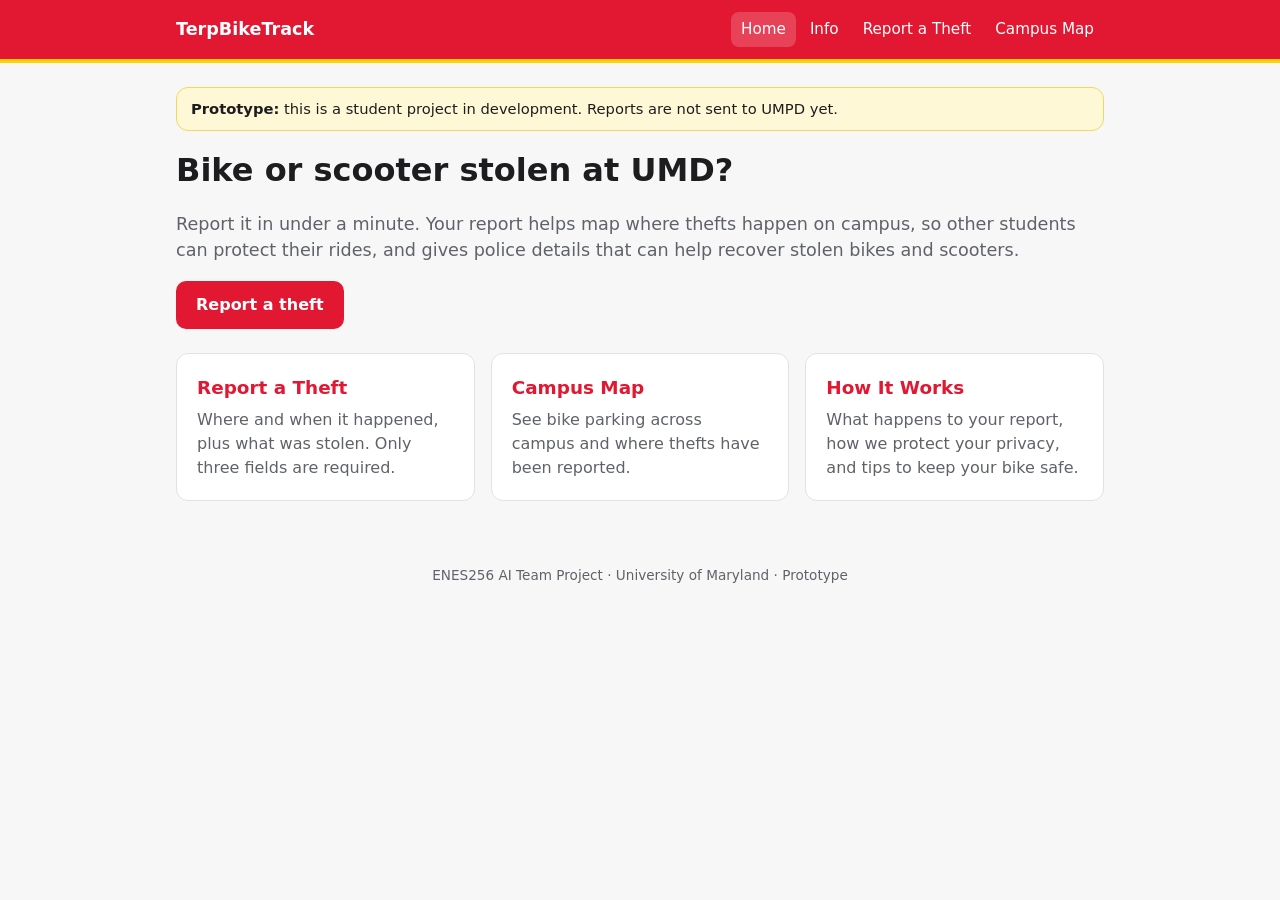
==== index.html @ a0241eef "Bare-bones TerpBikeTrack prototype" ====
<!doctype html>
<html lang="en">
<head>
  <meta charset="utf-8">
  <meta name="viewport" content="width=device-width, initial-scale=1">
  <title>TerpBikeTrack – UMD Bike & Scooter Theft Reporting</title>
  <link rel="stylesheet" href="css/style.css">
</head>
<body>
  <header class="site-header">
    <div class="inner">
      <a class="brand" href="index.html">TerpBikeTrack</a>
      <nav class="nav">
        <a href="index.html" class="active">Home</a>
        <a href="info.html">Info</a>
        <a href="report.html">Report a Theft</a>
        <a href="map.html">Campus Map</a>
      </nav>
    </div>
  </header>

  <main>
    <div class="banner"><strong>Prototype:</strong> this is a student project in development. Reports are not sent to UMPD yet.</div>

    <h1>Bike or scooter stolen at UMD?</h1>
    <p class="lead">Report it in under a minute. Your report helps map where thefts happen on campus, so other students can protect their rides, and gives police details that can help recover stolen bikes and scooters.</p>

    <p><a class="btn" href="report.html">Report a theft</a></p>

    <div class="cards">
      <a class="card" href="report.html">
        <h2>Report a Theft</h2>
        <p>Where and when it happened, plus what was stolen. Only three fields are required.</p>
      </a>
      <a class="card" href="map.html">
        <h2>Campus Map</h2>
        <p>See bike parking across campus and where thefts have been reported.</p>
      </a>
      <a class="card" href="info.html">
        <h2>How It Works</h2>
        <p>What happens to your report, how we protect your privacy, and tips to keep your bike safe.</p>
      </a>
    </div>
  </main>

  <footer>ENES256 AI Team Project · University of Maryland · Prototype</footer>
</body>
</html>
---- css/style.css ----
:root {
  --red: #e21833;
  --red-dark: #b5122a;
  --gold: #ffd200;
  --ink: #1d1d1f;
  --muted: #5f6368;
  --bg: #f7f7f8;
  --card: #ffffff;
  --border: #e2e2e6;
  --radius: 12px;
}

* { box-sizing: border-box; }

body {
  margin: 0;
  font-family: system-ui, -apple-system, "Segoe UI", Roboto, sans-serif;
  color: var(--ink);
  background: var(--bg);
  line-height: 1.5;
}

a { color: var(--red); }

/* ---------- Header / nav ---------- */
.site-header {
  background: var(--red);
  color: #fff;
  border-bottom: 4px solid var(--gold);
}
.site-header .inner {
  max-width: 960px;
  margin: 0 auto;
  padding: 12px 16px;
  display: flex;
  flex-wrap: wrap;
  align-items: center;
  justify-content: space-between;
  gap: 8px;
}
.brand {
  color: #fff;
  text-decoration: none;
  font-weight: 700;
  font-size: 1.1rem;
}
.nav { display: flex; flex-wrap: wrap; gap: 4px; }
.nav a {
  color: #fff;
  text-decoration: none;
  padding: 6px 10px;
  border-radius: 8px;
  font-size: 0.95rem;
}
.nav a:hover, .nav a.active { background: rgba(255, 255, 255, 0.18); }

/* ---------- Layout ---------- */
main {
  max-width: 960px;
  margin: 0 auto;
  padding: 24px 16px 48px;
}
h1 { margin-top: 0; line-height: 1.2; }
.lead { font-size: 1.1rem; color: var(--muted); }

.banner {
  background: #fff8d6;
  border: 1px solid #f0d860;
  border-radius: var(--radius);
  padding: 10px 14px;
  font-size: 0.92rem;
  margin-bottom: 20px;
}

.cards {
  display: grid;
  grid-template-columns: repeat(auto-fit, minmax(220px, 1fr));
  gap: 16px;
  margin-top: 24px;
}
.card {
  background: var(--card);
  border: 1px solid var(--border);
  border-radius: var(--radius);
  padding: 20px;
  text-decoration: none;
  color: var(--ink);
  display: block;
}
a.card:hover { border-color: var(--red); }
.card h2 { margin: 0 0 6px; font-size: 1.15rem; color: var(--red); }
.card p { margin: 0; color: var(--muted); }

section.panel {
  background: var(--card);
  border: 1px solid var(--border);
  border-radius: var(--radius);
  padding: 20px;
  margin-bottom: 16px;
}
section.panel h2 { margin-top: 0; font-size: 1.2rem; }

.btn {
  display: inline-block;
  background: var(--red);
  color: #fff;
  border: none;
  border-radius: 10px;
  padding: 12px 20px;
  font-size: 1rem;
  font-weight: 600;
  text-decoration: none;
  cursor: pointer;
}
.btn:hover { background: var(--red-dark); }
.btn.secondary {
  background: #fff;
  color: var(--ink);
  border: 1px solid var(--border);
}

/* ---------- Form ---------- */
form .field { margin-bottom: 16px; }
form label { display: block; font-weight: 600; margin-bottom: 4px; }
.req { color: var(--red); }
.hint { font-size: 0.85rem; color: var(--muted); margin-top: 2px; }
input[type="text"], input[type="datetime-local"], select, textarea {
  width: 100%;
  padding: 10px;
  font: inherit;
  border: 1px solid var(--border);
  border-radius: 8px;
  background: #fff;
}
textarea { min-height: 80px; resize: vertical; }
.row { display: grid; grid-template-columns: 1fr 1fr; gap: 12px; }
@media (max-width: 560px) { .row { grid-template-columns: 1fr; } }

fieldset {
  border: 1px solid var(--border);
  border-radius: var(--radius);
  padding: 12px 16px 4px;
  margin: 0 0 16px;
}
legend { font-weight: 700; padding: 0 6px; }

.error {
  background: #fdecee;
  border: 1px solid #f3b4bd;
  color: #8a1022;
  border-radius: 8px;
  padding: 10px 12px;
  margin-bottom: 16px;
}
.success {
  background: #e9f7ee;
  border: 1px solid #a8dcb9;
  border-radius: var(--radius);
  padding: 20px;
}
.hidden { display: none; }

/* ---------- Maps ---------- */
#picker-map { height: 280px; border-radius: 8px; border: 1px solid var(--border); }
#campus-map { height: 70vh; min-height: 420px; border-radius: var(--radius); border: 1px solid var(--border); }

.legend {
  display: flex;
  flex-wrap: wrap;
  gap: 16px;
  margin: 12px 0;
  font-size: 0.92rem;
}
.dot {
  display: inline-block;
  width: 12px;
  height: 12px;
  border-radius: 50%;
  margin-right: 6px;
  vertical-align: middle;
}
.dot.parking { background: #1a73e8; }
.dot.theft { background: var(--red); }
#map-status { font-size: 0.9rem; color: var(--muted); }

footer {
  text-align: center;
  font-size: 0.85rem;
  color: var(--muted);
  padding: 16px;
}
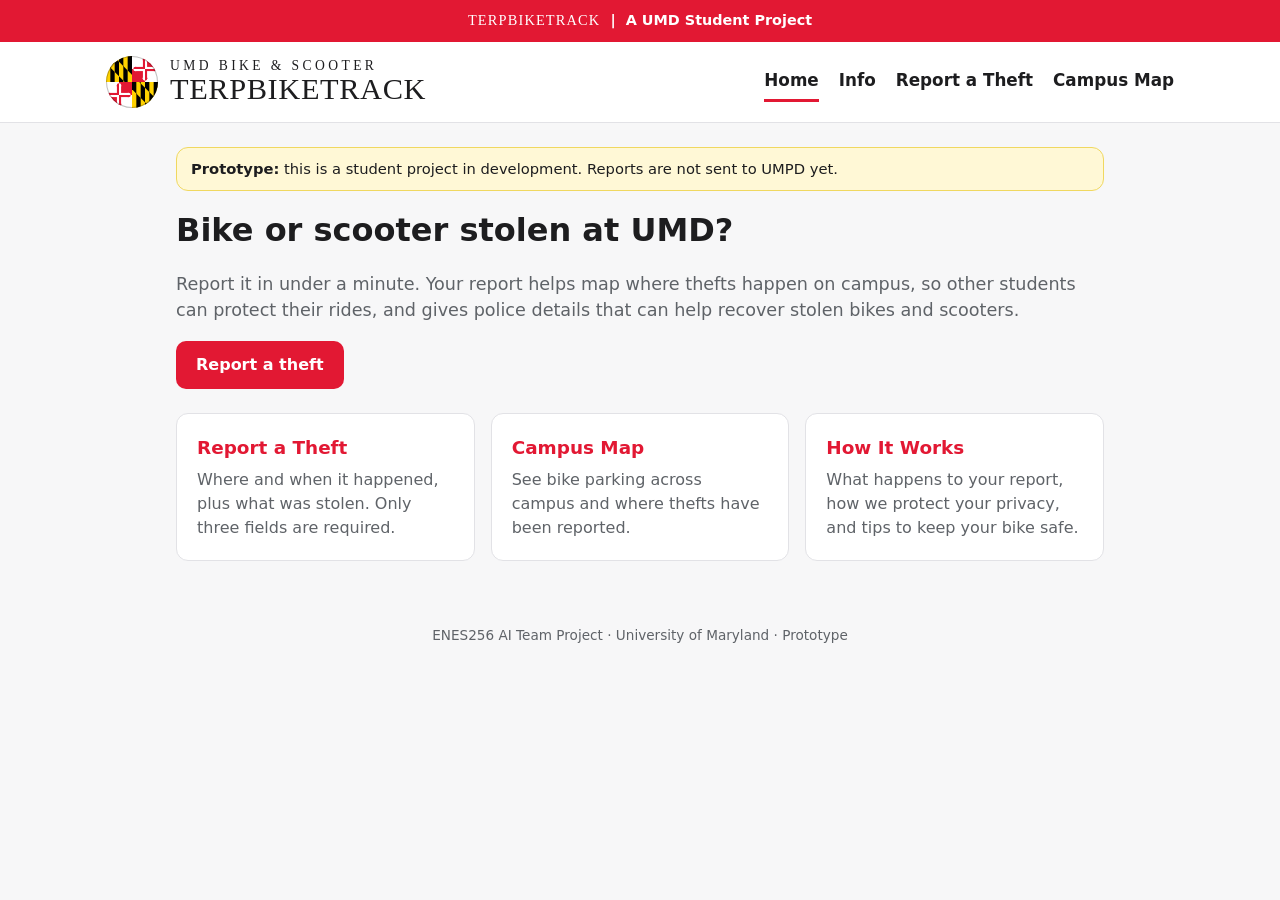
==== commit 7fa0acf7: "Updated Visual UI Updated Main Page Visuals" ====
--- a/index.html
+++ b/index.html
@@ -8,8 +8,17 @@
 </head>
 <body>
   <header class="site-header">
+    <div class="topbar">
+      <span class="topbar-name">TerpBikeTrack</span><span class="topbar-sep">|</span>A UMD Student Project
+    </div>
     <div class="inner">
-      <a class="brand" href="index.html">TerpBikeTrack</a>
+      <a class="brand" href="index.html">
+        <img class="brand-logo" src="img/logo.svg" alt="" width="52" height="52">
+        <span class="brand-text">
+          <span class="brand-small">UMD Bike &amp; Scooter</span>
+          <span class="brand-big">TerpBikeTrack</span>
+        </span>
+      </a>
       <nav class="nav">
         <a href="index.html" class="active">Home</a>
         <a href="info.html">Info</a>
--- a/css/style.css
+++ b/css/style.css
@@ -23,36 +23,70 @@
 a { color: var(--red); }
 
 /* ---------- Header / nav ---------- */
+/* Two parts, like umd.edu: a thin red bar on top, then a white bar with logo + nav */
 .site-header {
+  background: #fff;
+  border-bottom: 1px solid var(--border);
+}
+.topbar {
   background: var(--red);
   color: #fff;
-  border-bottom: 4px solid var(--gold);
-}
+  text-align: center;
+  padding: 10px 16px;
+  font-size: 0.9rem;
+  font-weight: 600;
+}
+.topbar-name {
+  font-family: Georgia, "Times New Roman", serif;
+  font-weight: 400;
+  text-transform: uppercase;
+  letter-spacing: 0.08em;
+}
+.topbar-sep { margin: 0 10px; }
 .site-header .inner {
-  max-width: 960px;
+  max-width: 1100px;
   margin: 0 auto;
-  padding: 12px 16px;
+  padding: 14px 16px;
   display: flex;
   flex-wrap: wrap;
   align-items: center;
   justify-content: space-between;
-  gap: 8px;
+  gap: 12px;
 }
 .brand {
-  color: #fff;
+  display: flex;
+  align-items: center;
+  gap: 12px;
+  color: var(--ink);
+  text-decoration: none;
+}
+.brand-logo { flex-shrink: 0; }
+.brand-text {
+  display: flex;
+  flex-direction: column;
+  font-family: Georgia, "Times New Roman", serif;
+  text-transform: uppercase;
+  line-height: 1;
+}
+.brand-small { font-size: 0.85rem; letter-spacing: 0.25em; }
+.brand-big { font-size: 1.9rem; letter-spacing: 0.02em; margin-top: 2px; }
+.nav { display: flex; flex-wrap: wrap; gap: 4px 20px; }
+.nav a {
+  color: var(--ink);
   text-decoration: none;
   font-weight: 700;
-  font-size: 1.1rem;
-}
-.nav { display: flex; flex-wrap: wrap; gap: 4px; }
-.nav a {
-  color: #fff;
-  text-decoration: none;
-  padding: 6px 10px;
-  border-radius: 8px;
-  font-size: 0.95rem;
-}
-.nav a:hover, .nav a.active { background: rgba(255, 255, 255, 0.18); }
+  font-size: 1.05rem;
+  padding: 6px 0;
+  border-bottom: 3px solid transparent;
+}
+.nav a:hover, .nav a.active { border-bottom-color: var(--red); }
+@media (max-width: 600px) {
+  .topbar-name, .topbar-sep { display: none; }
+  .brand-big { font-size: 1.5rem; }
+  .brand-logo { width: 44px; height: 44px; }
+  .nav { gap: 4px 16px; }
+  .nav a { font-size: 0.95rem; }
+}
 
 /* ---------- Layout ---------- */
 main {
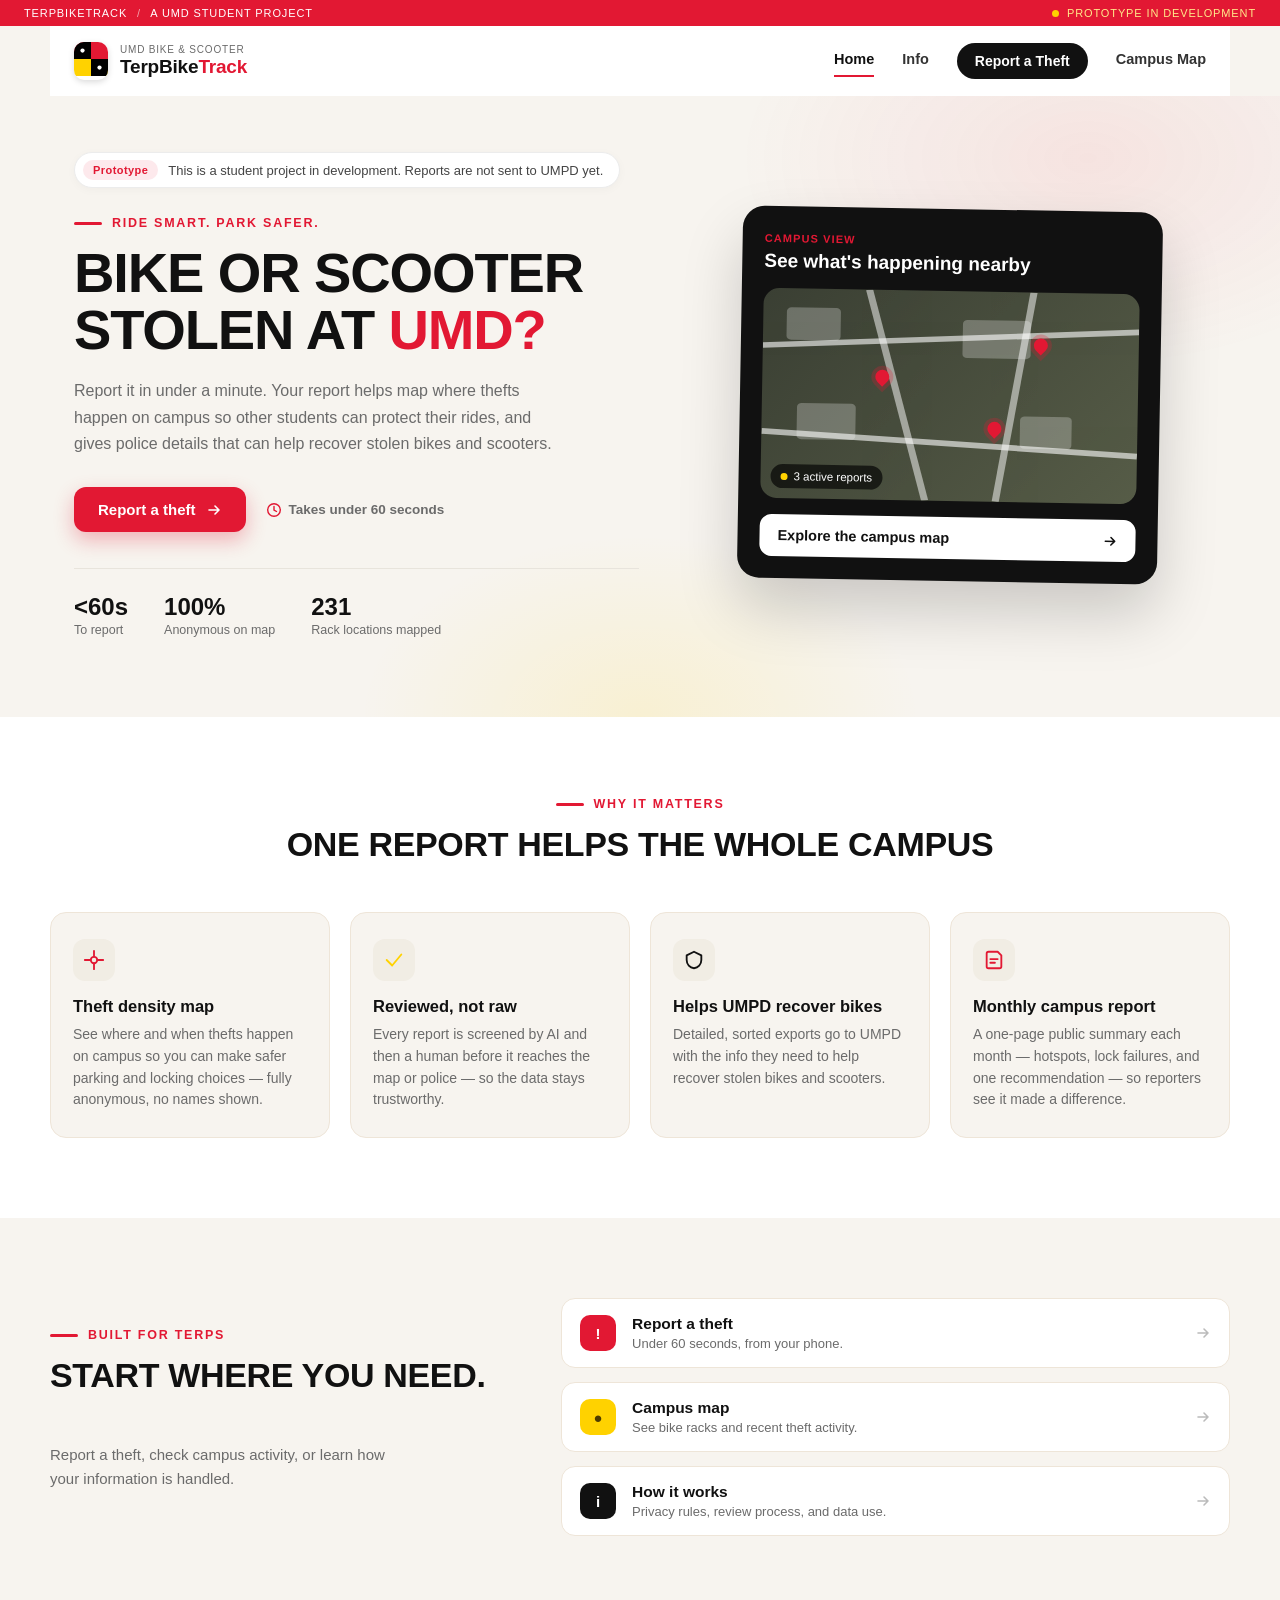
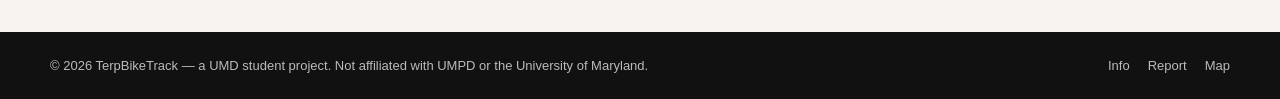
==== commit b4fb29b5: "Submission Animation and UI Improvement Crash Animation: Animation after a user submits an report  M" ====
--- a/index.html
+++ b/index.html
@@ -1,57 +1,517 @@
-<!doctype html>
+<!DOCTYPE html>
 <html lang="en">
 <head>
-  <meta charset="utf-8">
-  <meta name="viewport" content="width=device-width, initial-scale=1">
-  <title>TerpBikeTrack – UMD Bike & Scooter Theft Reporting</title>
-  <link rel="stylesheet" href="css/style.css">
+<meta charset="UTF-8" />
+<meta name="viewport" content="width=device-width, initial-scale=1.0" />
+<title>TerpBikeTrack — Report Bike & Scooter Theft at UMD</title>
+<style>
+:root{
+  --red:#E21833;
+  --gold:#FFD200;
+  --black:#111111;
+  --bg:#F7F4EF;
+  --muted:#6b6b6b;
+  --card:#ffffff;
+  --radius:16px;
+  --maxw:1180px;
+}
+
+*{box-sizing:border-box;}
+html,body{margin:0;padding:0;}
+body{
+  font-family:-apple-system,BlinkMacSystemFont,"Segoe UI",Roboto,Helvetica,Arial,sans-serif;
+  color:var(--black);
+  background:var(--bg);
+}
+a{text-decoration:none;color:inherit;}
+img{max-width:100%;display:block;}
+
+/* ---------- Top utility bar ---------- */
+.topbar{
+  background:var(--red);
+  color:#fff;
+  font-size:11px;
+  letter-spacing:.08em;
+  display:flex;
+  justify-content:space-between;
+  align-items:center;
+  padding:7px 24px;
+  position:relative;
+}
+.topbar::before{
+  content:"";
+  position:absolute;top:-4px;left:0;right:0;height:4px;
+  background:linear-gradient(90deg,var(--gold) 0 50%,#000 50% 100%);
+}
+.topbar__left .dot{opacity:.6;margin:0 6px;}
+.topbar__right{display:flex;align-items:center;gap:8px;color:#ffe98a;}
+.pulse{
+  width:7px;height:7px;border-radius:50%;background:var(--gold);
+  display:inline-block;
+  animation:pulse 1.6s infinite;
+}
+@keyframes pulse{
+  0%,100%{opacity:1;box-shadow:0 0 0 0 rgba(255,210,0,.5);}
+  50%{opacity:.6;box-shadow:0 0 0 5px rgba(255,210,0,0);}
+}
+
+/* ---------- Header ---------- */
+.site-header{
+  display:flex;
+  align-items:center;
+  justify-content:space-between;
+  max-width:var(--maxw);
+  margin:0 auto;
+  padding:16px 24px;
+  background:#fff;
+}
+.brand{display:flex;align-items:center;gap:12px;}
+.brand__mark{
+  border-radius:10px;overflow:hidden;
+  box-shadow:0 2px 6px rgba(0,0,0,.15);
+  transition:transform .2s ease;
+}
+.brand:hover .brand__mark{transform:rotate(-6deg) scale(1.05);}
+.brand__text{display:flex;flex-direction:column;line-height:1.15;}
+.brand__kicker{font-size:10px;letter-spacing:.08em;color:var(--muted);text-transform:uppercase;}
+.brand__name{font-size:19px;font-weight:800;letter-spacing:-.01em;}
+.brand__name em{font-style:normal;color:var(--red);}
+
+.nav{display:flex;align-items:center;gap:28px;}
+.nav__link{
+  font-size:14.5px;font-weight:600;color:#333;
+  position:relative;padding-bottom:4px;
+  transition:color .15s ease;
+}
+.nav__link:hover{color:var(--red);}
+.nav__link--active{color:var(--black);}
+.nav__link--active::after{
+  content:"";position:absolute;left:0;right:0;bottom:-6px;height:2px;background:var(--red);
+}
+.nav__btn{
+  background:var(--black);color:#fff;
+  font-size:14px;font-weight:700;
+  padding:10px 18px;border-radius:999px;
+  transition:background .15s ease, transform .15s ease;
+}
+.nav__btn:hover{background:var(--red);transform:translateY(-1px);}
+.nav__toggle{display:none;background:none;border:none;flex-direction:column;gap:4px;cursor:pointer;padding:6px;}
+.nav__toggle span{width:22px;height:2px;background:var(--black);display:block;}
+
+/* ---------- Hero ---------- */
+.hero{position:relative;overflow:hidden;}
+.hero__bg{
+  position:absolute;inset:0;
+  background:
+    radial-gradient(500px 300px at 85% 10%, rgba(226,24,51,.08), transparent 70%),
+    radial-gradient(400px 260px at 50% 100%, rgba(255,210,0,.12), transparent 70%);
+  z-index:0;
+}
+.hero__inner{
+  position:relative;z-index:1;
+  max-width:var(--maxw);margin:0 auto;
+  display:grid;grid-template-columns:1.05fr .95fr;gap:56px;
+  align-items:center;
+  padding:56px 24px 80px;
+}
+
+.notice{
+  display:inline-flex;align-items:center;gap:10px;
+  background:#fff;border:1px solid #ececec;
+  border-radius:999px;padding:7px 16px 7px 8px;
+  font-size:13px;color:#444;
+  box-shadow:0 2px 10px rgba(0,0,0,.03);
+  margin-bottom:28px;
+}
+.notice__tag{
+  background:#fde9ec;color:var(--red);
+  font-size:11px;font-weight:800;letter-spacing:.04em;
+  padding:4px 10px;border-radius:999px;
+}
+
+.eyebrow{
+  display:flex;align-items:center;gap:10px;
+  font-size:12.5px;font-weight:800;letter-spacing:.14em;
+  text-transform:uppercase;color:var(--red);margin:0 0 14px;
+}
+.eyebrow--center{justify-content:center;}
+.eyebrow__bar{width:28px;height:3px;background:var(--red);display:inline-block;border-radius:2px;}
+
+.hero__title{
+  font-size:56px;line-height:1.02;letter-spacing:-.02em;
+  font-weight:900;margin:0 0 20px;text-transform:uppercase;
+}
+.hero__title .accent{color:var(--red);}
+
+.hero__lede{
+  font-size:16px;line-height:1.65;color:var(--muted);
+  max-width:480px;margin:0 0 30px;
+}
+
+.hero__actions{display:flex;align-items:center;gap:20px;flex-wrap:wrap;margin-bottom:36px;}
+.btn{
+  display:inline-flex;align-items:center;gap:10px;
+  font-weight:700;font-size:15px;
+  padding:14px 24px;border-radius:12px;
+  transition:transform .15s ease, box-shadow .15s ease, background .15s ease;
+}
+.btn--primary{
+  background:var(--red);color:#fff;
+  box-shadow:0 8px 20px rgba(226,24,51,.3);
+}
+.btn--primary:hover{transform:translateY(-2px);box-shadow:0 12px 26px rgba(226,24,51,.4);}
+.hero__meta{display:flex;align-items:center;gap:7px;font-size:13.5px;color:var(--muted);font-weight:600;}
+
+.hero__stats{display:flex;gap:36px;border-top:1px solid #e8e4dc;padding-top:24px;}
+.stat{display:flex;flex-direction:column;}
+.stat__num{font-size:24px;font-weight:900;color:var(--black);}
+.stat__label{font-size:12.5px;color:var(--muted);margin-top:2px;}
+
+/* ---------- Map card ---------- */
+.hero__visual{display:flex;justify-content:center;}
+.map-card{
+  background:#111;border-radius:22px;padding:22px;width:100%;max-width:420px;
+  box-shadow:0 30px 60px rgba(0,0,0,.18);
+  transform:rotate(1deg);
+  transition:transform .3s ease;
+}
+.map-card:hover{transform:rotate(0deg) translateY(-4px);}
+.map-card__top{color:#fff;margin-bottom:16px;}
+.map-card__label{
+  font-size:11px;letter-spacing:.1em;color:var(--red);
+  font-weight:800;text-transform:uppercase;
+}
+.map-card__top h3{margin:4px 0 0;font-size:19px;font-weight:800;}
+
+.map-card__canvas{
+  position:relative;border-radius:16px;overflow:hidden;
+  background:linear-gradient(135deg,#3a3f33,#565c47);
+  height:210px;
+}
+.map-card__roads{position:absolute;inset:0;width:100%;height:100%;}
+.pin{
+  position:absolute;width:14px;height:14px;border-radius:50% 50% 50% 0;
+  background:var(--red);transform:rotate(-45deg);
+  box-shadow:0 0 0 4px rgba(226,24,51,.25);
+}
+.pin--1{top:38%;left:30%;}
+.pin--2{top:62%;left:60%;}
+.pin--3{top:22%;left:72%;}
+.map-card__badge{
+  position:absolute;bottom:10px;left:10px;
+  background:rgba(0,0,0,.65);color:#fff;font-size:11.5px;
+  padding:6px 10px;border-radius:999px;display:flex;align-items:center;gap:6px;
+}
+.map-card__badge-dot{width:7px;height:7px;border-radius:50%;background:var(--gold);}
+
+.map-card__cta{
+  margin-top:16px;display:flex;align-items:center;justify-content:space-between;
+  background:#fff;color:var(--black);font-weight:700;font-size:14.5px;
+  padding:13px 18px;border-radius:12px;
+  transition:background .15s ease;
+}
+.map-card__cta:hover{background:var(--gold);}
+
+/* ---------- Features ---------- */
+.features{padding:80px 24px;background:#fff;}
+.features__inner{max-width:var(--maxw);margin:0 auto;text-align:center;}
+.section-title{
+  font-size:34px;font-weight:900;letter-spacing:-.01em;
+  text-transform:uppercase;margin:0 0 48px;
+}
+.feature-grid{
+  display:grid;grid-template-columns:repeat(4,1fr);gap:20px;text-align:left;
+}
+.feature-card{
+  background:var(--bg);border-radius:var(--radius);padding:26px 22px;
+  border:1px solid #eee5d8;
+  transition:transform .2s ease, box-shadow .2s ease;
+}
+.feature-card:hover{transform:translateY(-5px);box-shadow:0 14px 30px rgba(0,0,0,.07);}
+.feature-card__icon{
+  width:42px;height:42px;border-radius:12px;
+  display:flex;align-items:center;justify-content:center;
+  background:#f1ede4;
+  color:var(--c);margin-bottom:16px;
+}
+.feature-card h3{font-size:16.5px;margin:0 0 8px;font-weight:800;}
+.feature-card p{font-size:14px;line-height:1.55;color:var(--muted);margin:0;}
+
+/* ---------- CTA split ---------- */
+.cta-split{padding:80px 24px 96px;background:var(--bg);}
+.cta-split__inner{
+  max-width:var(--maxw);margin:0 auto;
+  display:grid;grid-template-columns:.9fr 1.3fr;gap:48px;align-items:center;
+}
+.cta-split__sub{color:var(--muted);font-size:15px;line-height:1.6;max-width:360px;}
+.cta-split__cards{display:flex;flex-direction:column;gap:14px;}
+.mini-card{
+  display:flex;align-items:center;gap:16px;
+  background:#fff;border-radius:14px;padding:16px 18px;
+  border:1px solid #eee5d8;
+  transition:transform .15s ease, box-shadow .15s ease, border-color .15s ease;
+}
+.mini-card:hover{transform:translateX(4px);box-shadow:0 10px 24px rgba(0,0,0,.06);border-color:#e4d9c4;}
+.mini-card__icon{
+  flex:none;width:36px;height:36px;border-radius:10px;
+  display:flex;align-items:center;justify-content:center;
+  font-weight:800;color:#fff;font-size:15px;
+}
+.mini-card__icon--red{background:var(--red);}
+.mini-card__icon--gold{background:var(--gold);color:#4d3b00;}
+.mini-card__icon--black{background:var(--black);}
+.mini-card h4{margin:0 0 3px;font-size:15.5px;font-weight:800;}
+.mini-card p{margin:0;font-size:13px;color:var(--muted);}
+.mini-card__arrow{margin-left:auto;flex:none;color:#bbb;transition:color .15s ease, transform .15s ease;}
+.mini-card:hover .mini-card__arrow{color:var(--red);transform:translateX(3px);}
+
+/* ---------- Footer ---------- */
+.site-footer{background:#111;color:#bbb;padding:26px 24px;}
+.site-footer__inner{
+  max-width:var(--maxw);margin:0 auto;
+  display:flex;justify-content:space-between;align-items:center;
+  font-size:13px;flex-wrap:wrap;gap:12px;
+}
+.site-footer nav{display:flex;gap:18px;}
+.site-footer a:hover{color:#fff;}
+
+/* ---------- Responsive ---------- */
+@media (max-width: 960px){
+  .hero__inner{grid-template-columns:1fr;padding-top:36px;}
+  .hero__visual{order:-1;}
+  .feature-grid{grid-template-columns:repeat(2,1fr);}
+  .cta-split__inner{grid-template-columns:1fr;}
+  .nav{display:none;}
+  .nav__toggle{display:flex;}
+}
+@media (max-width: 560px){
+  .hero__title{font-size:40px;}
+  .feature-grid{grid-template-columns:1fr;}
+  .hero__stats{flex-wrap:wrap;gap:20px;}
+}
+</style>
 </head>
 <body>
+
+  <!-- Top utility bar -->
+  <div class="topbar">
+    <div class="topbar__left">TERPBIKETRACK <span class="dot">/</span> A UMD STUDENT PROJECT</div>
+    <div class="topbar__right"><span class="pulse"></span> PROTOTYPE IN DEVELOPMENT</div>
+  </div>
+
+  <!-- Header / Nav -->
   <header class="site-header">
-    <div class="topbar">
-      <span class="topbar-name">TerpBikeTrack</span><span class="topbar-sep">|</span>A UMD Student Project
-    </div>
-    <div class="inner">
-      <a class="brand" href="index.html">
-        <img class="brand-logo" src="img/logo.svg" alt="" width="52" height="52">
-        <span class="brand-text">
-          <span class="brand-small">UMD Bike &amp; Scooter</span>
-          <span class="brand-big">TerpBikeTrack</span>
-        </span>
-      </a>
-      <nav class="nav">
-        <a href="index.html" class="active">Home</a>
+    <a href="index.html" class="brand">
+      <div class="brand__mark">
+        <svg viewBox="0 0 48 48" width="34" height="34" aria-hidden="true">
+          <rect width="48" height="24" fill="#E21833"/>
+          <rect y="24" width="48" height="24" fill="#FFD200"/>
+          <rect width="24" height="24" fill="#000"/>
+          <rect x="24" y="24" width="24" height="24" fill="#000"/>
+          <circle cx="12" cy="12" r="3" fill="#fff"/>
+          <circle cx="36" cy="36" r="3" fill="#fff"/>
+        </svg>
+      </div>
+      <div class="brand__text">
+        <span class="brand__kicker">UMD Bike &amp; Scooter</span>
+        <span class="brand__name">TerpBike<em>Track</em></span>
+      </div>
+    </a>
+
+    <nav class="nav" aria-label="Primary">
+      <a href="index.html" class="nav__link nav__link--active">Home</a>
+      <a href="info.html" class="nav__link">Info</a>
+      <a href="report.html" class="nav__btn">Report a Theft</a>
+      <a href="map.html" class="nav__link">Campus Map</a>
+    </nav>
+
+    <button class="nav__toggle" aria-label="Open menu" aria-expanded="false">
+      <span></span><span></span><span></span>
+    </button>
+  </header>
+
+  <main class="home-main">
+    <!-- Hero -->
+    <section class="hero">
+      <div class="hero__bg" aria-hidden="true"></div>
+
+      <div class="hero__inner">
+        <div class="hero__copy">
+          <div class="notice">
+            <span class="notice__tag">Prototype</span>
+            <span>This is a student project in development. Reports are not sent to UMPD yet.</span>
+          </div>
+
+          <p class="eyebrow"><span class="eyebrow__bar"></span>Ride smart. Park safer.</p>
+
+          <h1 class="hero__title">
+            Bike or scooter<br/>
+            stolen at <span class="accent">UMD?</span>
+          </h1>
+
+          <p class="hero__lede">
+            Report it in under a minute. Your report helps map where thefts happen on
+            campus so other students can protect their rides, and gives police details
+            that can help recover stolen bikes and scooters.
+          </p>
+
+          <div class="hero__actions">
+            <a href="report.html" class="btn btn--primary">
+              Report a theft
+              <svg width="16" height="16" viewBox="0 0 16 16" fill="none"><path d="M3 8h10M9 4l4 4-4 4" stroke="currentColor" stroke-width="1.6" stroke-linecap="round" stroke-linejoin="round"/></svg>
+            </a>
+            <div class="hero__meta">
+              <svg width="16" height="16" viewBox="0 0 16 16" fill="none"><circle cx="8" cy="8" r="6.3" stroke="#E21833" stroke-width="1.4"/><path d="M8 4.5V8l2.5 1.5" stroke="#E21833" stroke-width="1.4" stroke-linecap="round"/></svg>
+              Takes under 60 seconds
+            </div>
+          </div>
+
+          <div class="hero__stats">
+            <div class="stat">
+              <span class="stat__num">&lt;60s</span>
+              <span class="stat__label">To report</span>
+            </div>
+            <div class="stat">
+              <span class="stat__num">100%</span>
+              <span class="stat__label">Anonymous on map</span>
+            </div>
+            <div class="stat">
+              <span class="stat__num">231</span>
+              <span class="stat__label">Rack locations mapped</span>
+            </div>
+          </div>
+        </div>
+
+        <div class="hero__visual">
+          <div class="map-card">
+            <div class="map-card__top">
+              <span class="map-card__label">Campus view</span>
+              <h3>See what's happening nearby</h3>
+            </div>
+
+            <div class="map-card__canvas">
+              <svg viewBox="0 0 320 220" class="map-card__roads" preserveAspectRatio="none" aria-hidden="true">
+                <path d="M0 60 L320 40" stroke="#ffffff" stroke-width="6" opacity="0.6"/>
+                <path d="M0 150 L320 170" stroke="#ffffff" stroke-width="6" opacity="0.6"/>
+                <path d="M90 0 L140 220" stroke="#ffffff" stroke-width="6" opacity="0.5"/>
+                <path d="M230 0 L200 220" stroke="#ffffff" stroke-width="6" opacity="0.5"/>
+                <rect x="20" y="20" width="46" height="34" rx="4" fill="#ffffff" opacity="0.25"/>
+                <rect x="170" y="30" width="58" height="40" rx="4" fill="#ffffff" opacity="0.25"/>
+                <rect x="30" y="120" width="50" height="38" rx="4" fill="#ffffff" opacity="0.25"/>
+                <rect x="220" y="130" width="44" height="34" rx="4" fill="#ffffff" opacity="0.25"/>
+              </svg>
+
+              <span class="pin pin--1" title="Reported theft"></span>
+              <span class="pin pin--2" title="Reported theft"></span>
+              <span class="pin pin--3" title="Reported theft"></span>
+
+              <div class="map-card__badge">
+                <span class="map-card__badge-dot"></span> 3 active reports
+              </div>
+            </div>
+
+            <a href="map.html" class="map-card__cta">
+              Explore the campus map
+              <svg width="15" height="15" viewBox="0 0 16 16" fill="none"><path d="M3 8h10M9 4l4 4-4 4" stroke="currentColor" stroke-width="1.6" stroke-linecap="round" stroke-linejoin="round"/></svg>
+            </a>
+          </div>
+        </div>
+      </div>
+    </section>
+
+    <!-- Feature / value grid -->
+    <section class="features">
+      <div class="features__inner">
+        <p class="eyebrow eyebrow--center"><span class="eyebrow__bar"></span>Why it matters</p>
+        <h2 class="section-title">One report helps the whole campus</h2>
+
+        <div class="feature-grid">
+          <article class="feature-card">
+            <div class="feature-card__icon" style="--c:#E21833">
+              <svg width="22" height="22" viewBox="0 0 24 24" fill="none"><path d="M12 2v6M12 16v6M2 12h6M16 12h6" stroke="currentColor" stroke-width="2" stroke-linecap="round"/><circle cx="12" cy="12" r="3.5" stroke="currentColor" stroke-width="2"/></svg>
+            </div>
+            <h3>Theft density map</h3>
+            <p>See where and when thefts happen on campus so you can make safer parking and locking choices — fully anonymous, no names shown.</p>
+          </article>
+
+          <article class="feature-card">
+            <div class="feature-card__icon" style="--c:#FFD200">
+              <svg width="22" height="22" viewBox="0 0 24 24" fill="none"><path d="M4 12l6 6L20 6" stroke="currentColor" stroke-width="2" stroke-linecap="round" stroke-linejoin="round"/></svg>
+            </div>
+            <h3>Reviewed, not raw</h3>
+            <p>Every report is screened by AI and then a human before it reaches the map or police — so the data stays trustworthy.</p>
+          </article>
+
+          <article class="feature-card">
+            <div class="feature-card__icon" style="--c:#111111">
+              <svg width="22" height="22" viewBox="0 0 24 24" fill="none"><path d="M12 3l8 4v5c0 5-3.5 8.5-8 9-4.5-.5-8-4-8-9V7l8-4z" stroke="currentColor" stroke-width="2" stroke-linejoin="round"/></svg>
+            </div>
+            <h3>Helps UMPD recover bikes</h3>
+            <p>Detailed, sorted exports go to UMPD with the info they need to help recover stolen bikes and scooters.</p>
+          </article>
+
+          <article class="feature-card">
+            <div class="feature-card__icon" style="--c:#E21833">
+              <svg width="22" height="22" viewBox="0 0 24 24" fill="none"><path d="M4 19V5a2 2 0 0 1 2-2h10l4 4v12a2 2 0 0 1-2 2H6a2 2 0 0 1-2-2z" stroke="currentColor" stroke-width="2" stroke-linejoin="round"/><path d="M8 11h8M8 15h5" stroke="currentColor" stroke-width="2" stroke-linecap="round"/></svg>
+            </div>
+            <h3>Monthly campus report</h3>
+            <p>A one-page public summary each month — hotspots, lock failures, and one recommendation — so reporters see it made a difference.</p>
+          </article>
+        </div>
+      </div>
+    </section>
+
+    <!-- CTA split -->
+    <section class="cta-split">
+      <div class="cta-split__inner">
+        <div class="cta-split__copy">
+          <p class="eyebrow"><span class="eyebrow__bar"></span>Built for Terps</p>
+          <h2 class="section-title">Start where you need.</h2>
+          <p class="cta-split__sub">Report a theft, check campus activity, or learn how your information is handled.</p>
+        </div>
+
+        <div class="cta-split__cards">
+          <a href="report.html" class="mini-card">
+            <span class="mini-card__icon mini-card__icon--red">!</span>
+            <div>
+              <h4>Report a theft</h4>
+              <p>Under 60 seconds, from your phone.</p>
+            </div>
+            <svg width="16" height="16" viewBox="0 0 16 16" fill="none" class="mini-card__arrow"><path d="M3 8h10M9 4l4 4-4 4" stroke="currentColor" stroke-width="1.6" stroke-linecap="round" stroke-linejoin="round"/></svg>
+          </a>
+
+          <a href="map.html" class="mini-card">
+            <span class="mini-card__icon mini-card__icon--gold">●</span>
+            <div>
+              <h4>Campus map</h4>
+              <p>See bike racks and recent theft activity.</p>
+            </div>
+            <svg width="16" height="16" viewBox="0 0 16 16" fill="none" class="mini-card__arrow"><path d="M3 8h10M9 4l4 4-4 4" stroke="currentColor" stroke-width="1.6" stroke-linecap="round" stroke-linejoin="round"/></svg>
+          </a>
+
+          <a href="info.html" class="mini-card">
+            <span class="mini-card__icon mini-card__icon--black">i</span>
+            <div>
+              <h4>How it works</h4>
+              <p>Privacy rules, review process, and data use.</p>
+            </div>
+            <svg width="16" height="16" viewBox="0 0 16 16" fill="none" class="mini-card__arrow"><path d="M3 8h10M9 4l4 4-4 4" stroke="currentColor" stroke-width="1.6" stroke-linecap="round" stroke-linejoin="round"/></svg>
+          </a>
+        </div>
+      </div>
+    </section>
+  </main>
+
+  <footer class="site-footer">
+    <div class="site-footer__inner">
+      <span>© 2026 TerpBikeTrack — a UMD student project. Not affiliated with UMPD or the University of Maryland.</span>
+      <nav>
         <a href="info.html">Info</a>
-        <a href="report.html">Report a Theft</a>
-        <a href="map.html">Campus Map</a>
+        <a href="report.html">Report</a>
+        <a href="map.html">Map</a>
       </nav>
     </div>
-  </header>
-
-  <main>
-    <div class="banner"><strong>Prototype:</strong> this is a student project in development. Reports are not sent to UMPD yet.</div>
-
-    <h1>Bike or scooter stolen at UMD?</h1>
-    <p class="lead">Report it in under a minute. Your report helps map where thefts happen on campus, so other students can protect their rides, and gives police details that can help recover stolen bikes and scooters.</p>
-
-    <p><a class="btn" href="report.html">Report a theft</a></p>
-
-    <div class="cards">
-      <a class="card" href="report.html">
-        <h2>Report a Theft</h2>
-        <p>Where and when it happened, plus what was stolen. Only three fields are required.</p>
-      </a>
-      <a class="card" href="map.html">
-        <h2>Campus Map</h2>
-        <p>See bike parking across campus and where thefts have been reported.</p>
-      </a>
-      <a class="card" href="info.html">
-        <h2>How It Works</h2>
-        <p>What happens to your report, how we protect your privacy, and tips to keep your bike safe.</p>
-      </a>
-    </div>
-  </main>
-
-  <footer>ENES256 AI Team Project · University of Maryland · Prototype</footer>
+  </footer>
+
 </body>
 </html>
